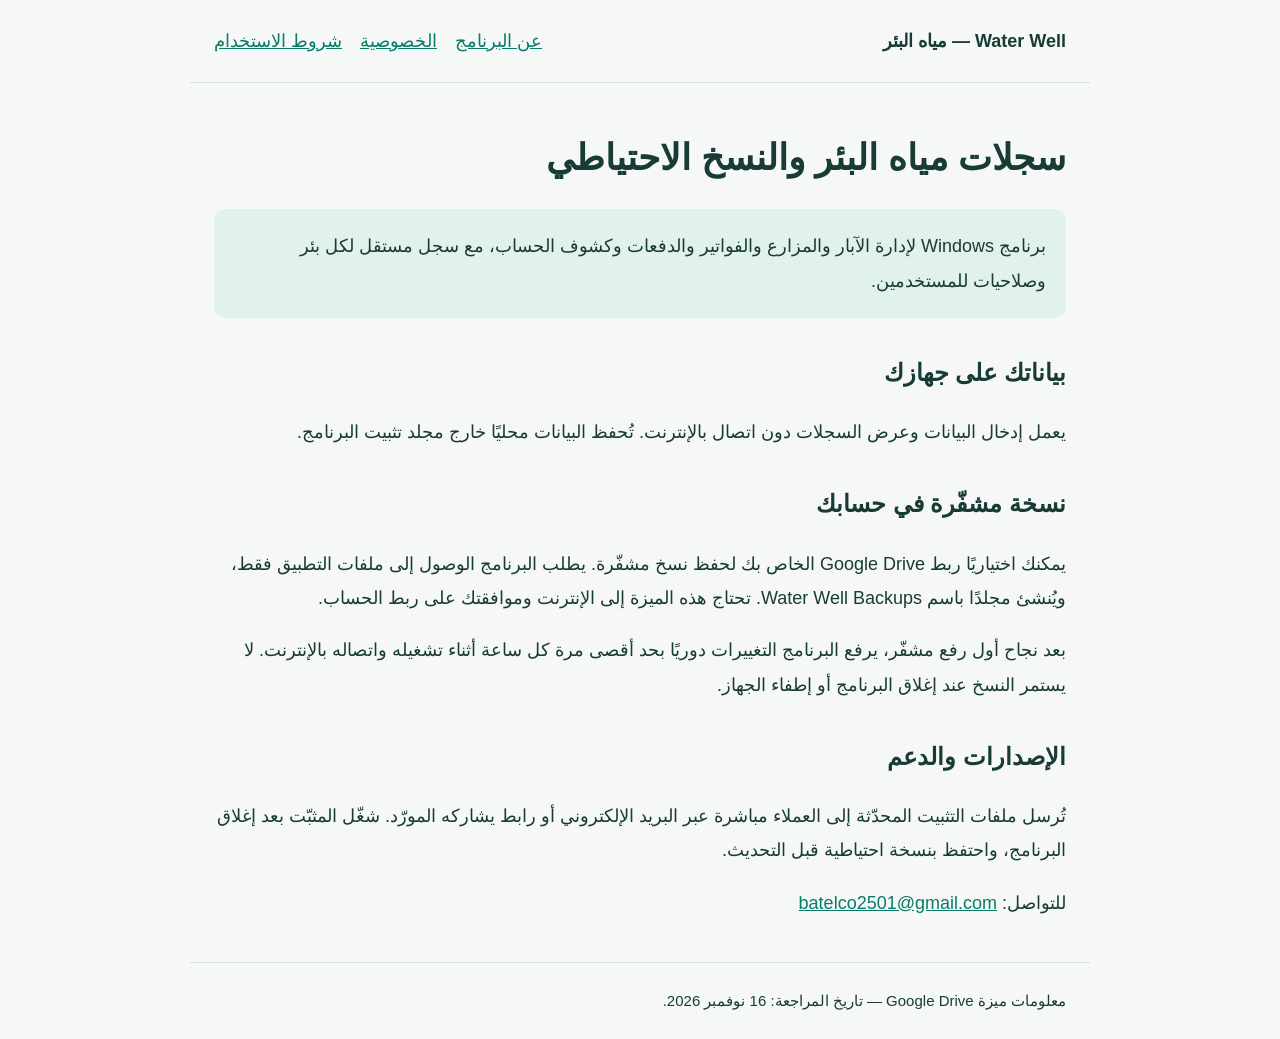
==== index.html @ 1483dd97 "Publish Water Well information, privacy policy and terms" ====
<!doctype html><html lang="ar" dir="rtl"><head><meta charset="utf-8"><meta name="viewport" content="width=device-width,initial-scale=1"><title>Water Well — مياه البئر</title><link rel="stylesheet" href="style.css"></head><body><header><strong>Water Well — مياه البئر</strong><nav><a href="index.html">عن البرنامج</a><a href="privacy.html">الخصوصية</a><a href="terms.html">شروط الاستخدام</a></nav></header><main><h1>سجلات مياه البئر والنسخ الاحتياطي</h1><p class="intro">برنامج Windows لإدارة الآبار والمزارع والفواتير والدفعات وكشوف الحساب، مع سجل مستقل لكل بئر وصلاحيات للمستخدمين.</p><h2>بياناتك على جهازك</h2><p>يعمل إدخال البيانات وعرض السجلات دون اتصال بالإنترنت. تُحفظ البيانات محليًا خارج مجلد تثبيت البرنامج.</p><h2>نسخة مشفّرة في حسابك</h2><p>يمكنك اختياريًا ربط Google Drive الخاص بك لحفظ نسخ مشفّرة. يطلب البرنامج الوصول إلى ملفات التطبيق فقط، ويُنشئ مجلدًا باسم Water Well Backups. تحتاج هذه الميزة إلى الإنترنت وموافقتك على ربط الحساب.</p><p>بعد نجاح أول رفع مشفّر، يرفع البرنامج التغييرات دوريًا بحد أقصى مرة كل ساعة أثناء تشغيله واتصاله بالإنترنت. لا يستمر النسخ عند إغلاق البرنامج أو إطفاء الجهاز.</p><h2>الإصدارات والدعم</h2><p>تُرسل ملفات التثبيت المحدّثة إلى العملاء مباشرة عبر البريد الإلكتروني أو رابط يشاركه المورّد. شغّل المثبّت بعد إغلاق البرنامج، واحتفظ بنسخة احتياطية قبل التحديث.</p><p>للتواصل: <a href="mailto:batelco2501@gmail.com">batelco2501@gmail.com</a></p></main><footer>معلومات ميزة Google Drive — تاريخ المراجعة: 16 نوفمبر 2026.</footer></body></html>
---- style.css ----
*{box-sizing:border-box}body{margin:0;background:#f5f8f7;color:#183c35;font:18px/1.9 "Segoe UI",Tahoma,Arial,sans-serif}header,main,footer{max-width:900px;margin:auto;padding:24px}header{border-bottom:1px solid #d3e3dd;display:flex;justify-content:space-between;gap:20px;flex-wrap:wrap}nav{display:flex;gap:18px;flex-wrap:wrap}a{color:#087c69}h1{font-size:36px;line-height:1.5}h2{font-size:24px;margin-top:32px}.intro{background:#e1f2eb;padding:20px;border-radius:12px}footer{font-size:15px;border-top:1px solid #d3e3dd}.review{background:#fff2d8;padding:10px 24px;text-align:center;color:#714b00}li{margin:8px 0}
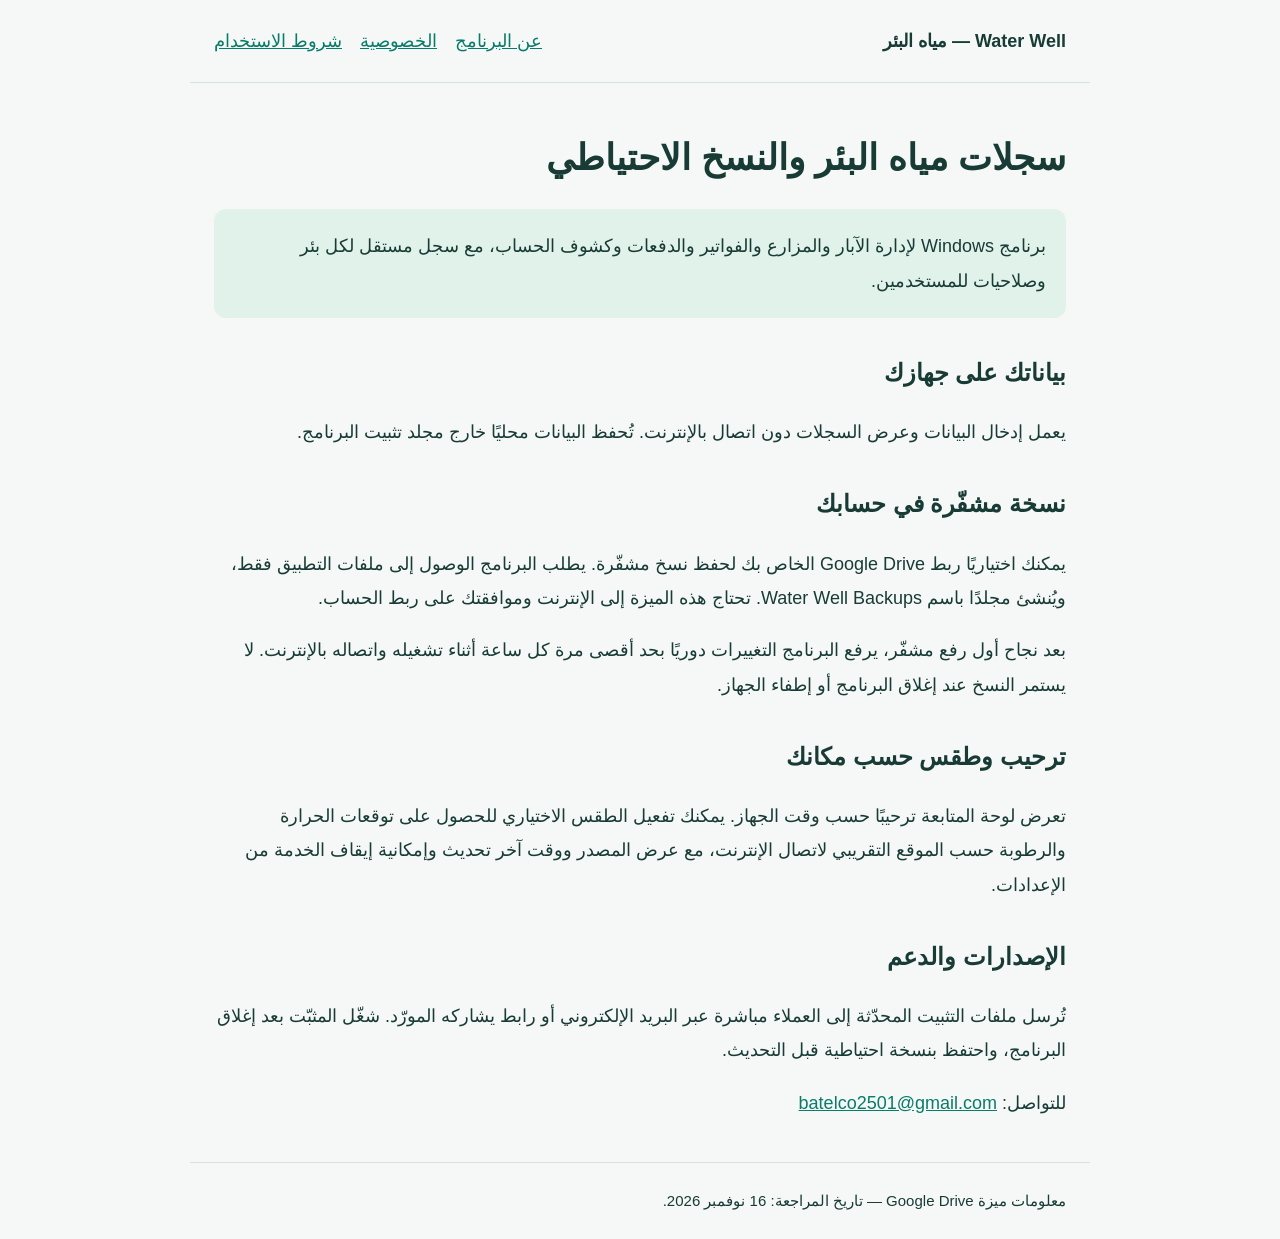
==== commit 79606a55: "Describe optional automatic weather and location privacy" ====
--- a/index.html
+++ b/index.html
@@ -1 +1 @@
-<!doctype html><html lang="ar" dir="rtl"><head><meta charset="utf-8"><meta name="viewport" content="width=device-width,initial-scale=1"><title>Water Well — مياه البئر</title><link rel="stylesheet" href="style.css"></head><body><header><strong>Water Well — مياه البئر</strong><nav><a href="index.html">عن البرنامج</a><a href="privacy.html">الخصوصية</a><a href="terms.html">شروط الاستخدام</a></nav></header><main><h1>سجلات مياه البئر والنسخ الاحتياطي</h1><p class="intro">برنامج Windows لإدارة الآبار والمزارع والفواتير والدفعات وكشوف الحساب، مع سجل مستقل لكل بئر وصلاحيات للمستخدمين.</p><h2>بياناتك على جهازك</h2><p>يعمل إدخال البيانات وعرض السجلات دون اتصال بالإنترنت. تُحفظ البيانات محليًا خارج مجلد تثبيت البرنامج.</p><h2>نسخة مشفّرة في حسابك</h2><p>يمكنك اختياريًا ربط Google Drive الخاص بك لحفظ نسخ مشفّرة. يطلب البرنامج الوصول إلى ملفات التطبيق فقط، ويُنشئ مجلدًا باسم Water Well Backups. تحتاج هذه الميزة إلى الإنترنت وموافقتك على ربط الحساب.</p><p>بعد نجاح أول رفع مشفّر، يرفع البرنامج التغييرات دوريًا بحد أقصى مرة كل ساعة أثناء تشغيله واتصاله بالإنترنت. لا يستمر النسخ عند إغلاق البرنامج أو إطفاء الجهاز.</p><h2>الإصدارات والدعم</h2><p>تُرسل ملفات التثبيت المحدّثة إلى العملاء مباشرة عبر البريد الإلكتروني أو رابط يشاركه المورّد. شغّل المثبّت بعد إغلاق البرنامج، واحتفظ بنسخة احتياطية قبل التحديث.</p><p>للتواصل: <a href="mailto:batelco2501@gmail.com">batelco2501@gmail.com</a></p></main><footer>معلومات ميزة Google Drive — تاريخ المراجعة: 16 نوفمبر 2026.</footer></body></html>
+<!doctype html><html lang="ar" dir="rtl"><head><meta charset="utf-8"><meta name="viewport" content="width=device-width,initial-scale=1"><title>Water Well — مياه البئر</title><link rel="stylesheet" href="style.css"></head><body><header><strong>Water Well — مياه البئر</strong><nav><a href="index.html">عن البرنامج</a><a href="privacy.html">الخصوصية</a><a href="terms.html">شروط الاستخدام</a></nav></header><main><h1>سجلات مياه البئر والنسخ الاحتياطي</h1><p class="intro">برنامج Windows لإدارة الآبار والمزارع والفواتير والدفعات وكشوف الحساب، مع سجل مستقل لكل بئر وصلاحيات للمستخدمين.</p><h2>بياناتك على جهازك</h2><p>يعمل إدخال البيانات وعرض السجلات دون اتصال بالإنترنت. تُحفظ البيانات محليًا خارج مجلد تثبيت البرنامج.</p><h2>نسخة مشفّرة في حسابك</h2><p>يمكنك اختياريًا ربط Google Drive الخاص بك لحفظ نسخ مشفّرة. يطلب البرنامج الوصول إلى ملفات التطبيق فقط، ويُنشئ مجلدًا باسم Water Well Backups. تحتاج هذه الميزة إلى الإنترنت وموافقتك على ربط الحساب.</p><p>بعد نجاح أول رفع مشفّر، يرفع البرنامج التغييرات دوريًا بحد أقصى مرة كل ساعة أثناء تشغيله واتصاله بالإنترنت. لا يستمر النسخ عند إغلاق البرنامج أو إطفاء الجهاز.</p><h2>ترحيب وطقس حسب مكانك</h2><p>تعرض لوحة المتابعة ترحيبًا حسب وقت الجهاز. يمكنك تفعيل الطقس الاختياري للحصول على توقعات الحرارة والرطوبة حسب الموقع التقريبي لاتصال الإنترنت، مع عرض المصدر ووقت آخر تحديث وإمكانية إيقاف الخدمة من الإعدادات.</p><h2>الإصدارات والدعم</h2><p>تُرسل ملفات التثبيت المحدّثة إلى العملاء مباشرة عبر البريد الإلكتروني أو رابط يشاركه المورّد. شغّل المثبّت بعد إغلاق البرنامج، واحتفظ بنسخة احتياطية قبل التحديث.</p><p>للتواصل: <a href="mailto:batelco2501@gmail.com">batelco2501@gmail.com</a></p></main><footer>معلومات ميزة Google Drive — تاريخ المراجعة: 16 نوفمبر 2026.</footer></body></html>
